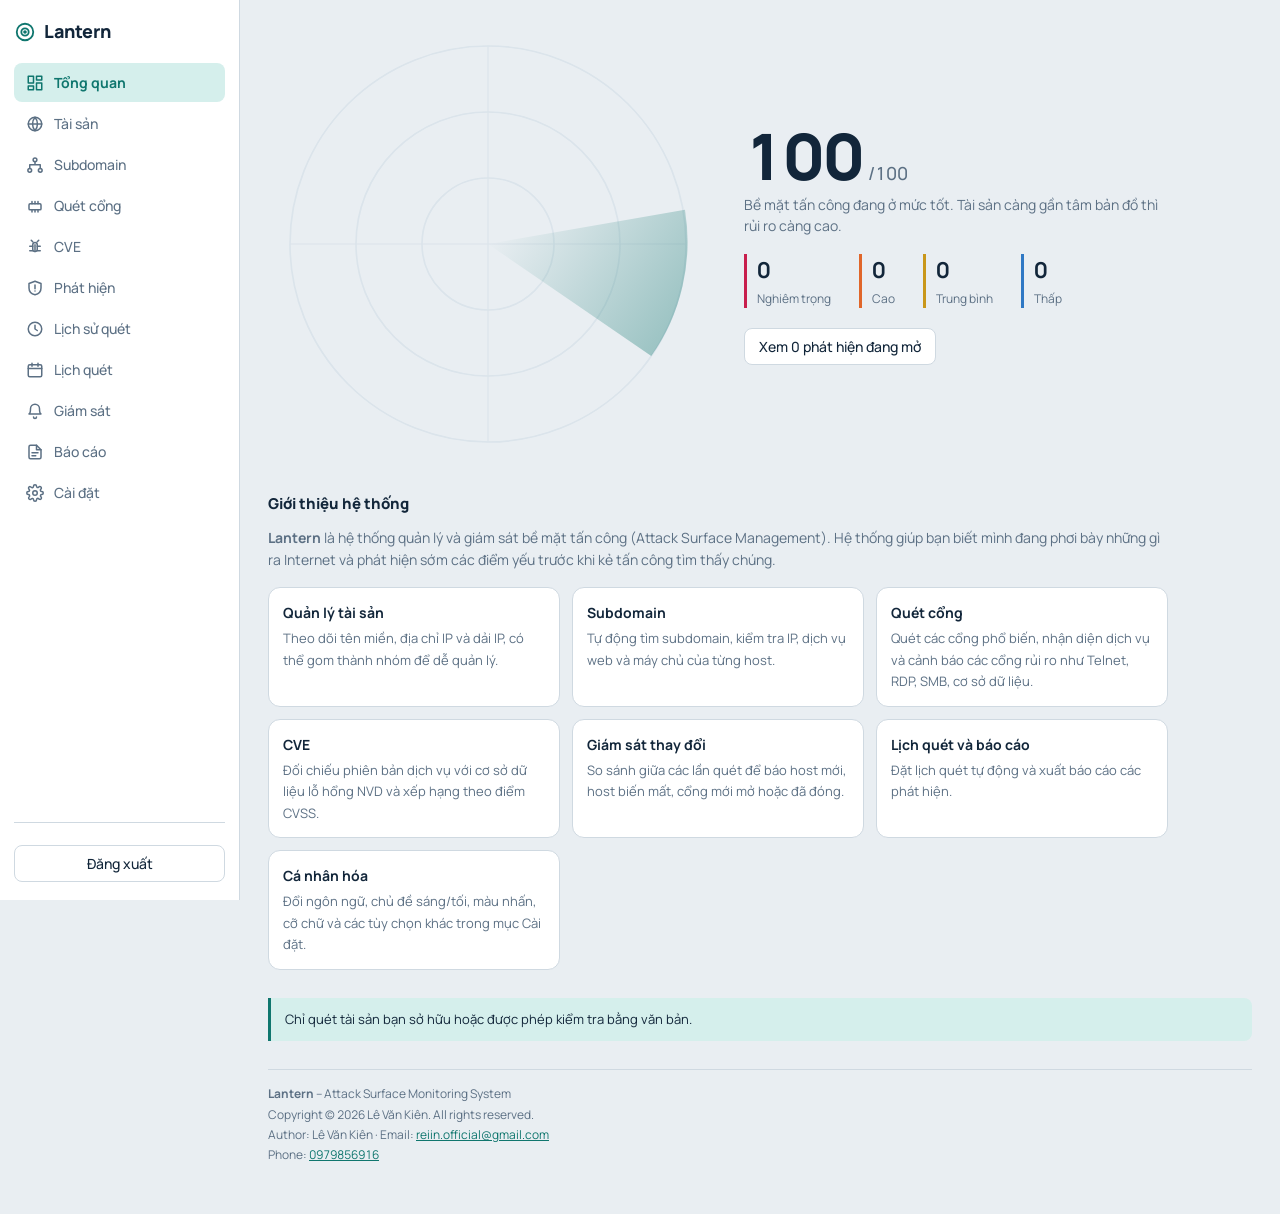
==== pages/index.html @ af8023de "Add files via upload" ====
<!DOCTYPE html>
<html lang="vi" data-translated>
<head>
<meta charset="utf-8">
<meta name="viewport" content="width=device-width, initial-scale=1, viewport-fit=cover">
<title>Lantern</title>
<link rel="icon" type="image/svg+xml" href="/static/favicon.svg?v=2">
<link rel="icon" type="image/png" sizes="32x32" href="/static/favicon-32.png?v=2">
<link rel="shortcut icon" href="/static/favicon.ico?v=2">
<link rel="apple-touch-icon" href="/static/apple-touch-icon.png?v=2">
<link rel="preconnect" href="https://fonts.googleapis.com">
<link href="https://fonts.googleapis.com/css2?family=Manrope:wght@400;500;700;800&display=swap" rel="stylesheet">
<script src="/static/prefs.js?v=3"></script>
<script src="/static/i18n.js?v=3"></script>
<style>
:root{--bg:#e9eef2;--panel:#fff;--ink:#12263a;--mute:#5c7084;--line:#cfd9e1;--acc:#0f766e;--accbg:#d5efec;--crit:#c81e4d;--high:#e0662a;--med:#c9971a;--low:#2f78c4;--ok:#1b8a5a;--ring:#dbe4eb;
box-sizing:border-box;padding-top:env(safe-area-inset-top,0px);padding-bottom:env(safe-area-inset-bottom,0px)}
@media (prefers-color-scheme:dark){:root:not([data-theme="light"]){--bg:#0e1a26;--panel:#152433;--ink:#e6eef5;--mute:#8ea3b5;--line:#2a3d4f;--acc:#3ccfc0;--accbg:#143a3a;--ring:#223648;--crit:#ff5c86;--high:#ff8b4d;--med:#e8b83c;--low:#5aa6f0;--ok:#43c98a}}
:root[data-theme="dark"]{--bg:#0e1a26;--panel:#152433;--ink:#e6eef5;--mute:#8ea3b5;--line:#2a3d4f;--acc:#3ccfc0;--accbg:#143a3a;--ring:#223648;--crit:#ff5c86;--high:#ff8b4d;--med:#e8b83c;--low:#5aa6f0;--ok:#43c98a}
*{box-sizing:border-box}html{scroll-padding-top:env(safe-area-inset-top,0px)}
input,select,textarea{color:var(--ink)}::placeholder{color:var(--mute);opacity:.8}
body{margin:0;background:var(--bg);color:var(--ink);font:var(--fs)/1.5 Manrope,system-ui,-apple-system,"Segoe UI",sans-serif;font-variant-numeric:tabular-nums}
button,input,select{font:inherit;color:inherit}
.app{display:grid;grid-template-columns:240px minmax(0,1fr);min-height:100vh}
aside.side{position:sticky;top:0;height:100vh;display:flex;flex-direction:column;padding:18px 14px;background:var(--panel);border-right:1px solid var(--line);overflow-y:auto}
.side-foot{border-top:1px solid var(--line);padding-top:12px;display:grid;gap:10px}
.side .who{flex-wrap:wrap;white-space:normal}
.logo{font-weight:800;font-size:calc(var(--fs)*1.2857);display:flex;align-items:center;gap:8px}
.logo svg{width:22px;height:22px}
.nav{display:flex;flex-direction:column;gap:2px;margin:18px 0;flex:1}
.nav button{position:relative;display:flex;align-items:center;gap:10px;border:0;background:none;padding:9px 12px;border-radius:8px;cursor:pointer;color:var(--mute);font-weight:500;text-align:left;width:100%}
.nav button svg{width:18px;height:18px;flex:none}
.nav button:hover{background:var(--ring)}
.nav button.on{background:var(--accbg);color:var(--acc);font-weight:700}
.dot{position:absolute;top:12px;right:12px;width:7px;height:7px;border-radius:99px;background:var(--crit)}
.nav button:focus-visible,.btn:focus-visible,.chip:focus-visible{outline:2px solid var(--acc);outline-offset:2px}
.btn{border:1px solid var(--line);background:var(--panel);padding:7px 14px;border-radius:8px;cursor:pointer;font-weight:500}
.btn:hover{border-color:var(--acc)}.btn.pri{background:var(--acc);border-color:var(--acc);color:#fff;font-weight:700}
:root[data-theme="dark"] .btn.pri{color:#06201d}
main{width:100%;max-width:1180px;margin:0 auto;padding:24px 28px 48px}
.hero{display:grid;grid-template-columns:minmax(300px,440px) 1fr;gap:36px;align-items:center;margin-bottom:28px}
.radar{width:100%;height:auto;display:block}
.radar .dot{cursor:pointer}.radar text{font:600 11px Manrope,system-ui,sans-serif;fill:var(--ink)}
.radar .rl{fill:var(--mute);font-weight:500;font-size:calc(var(--fs)*0.7143)}
.radar .ping{pointer-events:none}
.scanbar{display:flex;align-items:center;gap:12px;flex-wrap:wrap;margin:0 0 20px;padding:10px 14px;border:1px solid var(--line);border-left:3px solid var(--acc);border-radius:8px;background:var(--panel)}
.scanbar .stop{color:var(--crit)}.scanbar .stop:hover{color:var(--crit);border-color:var(--crit)}
.sv-stop{display:flex;align-items:center;gap:8px;justify-content:flex-end}.sv-stop .stop{color:var(--crit)}.sv-stop .stop:hover{color:var(--crit);border-color:var(--crit)}
.big{font-size:calc(var(--fs)*4.5714);font-weight:800;line-height:1;margin:0}
.big small{font-size:calc(var(--fs)*1.2857);font-weight:500;color:var(--mute)}
.verdict{margin:6px 0 18px;color:var(--mute);max-width:46ch}
.sevrow{display:flex;gap:28px;flex-wrap:wrap;margin-bottom:20px}
.sevrow div{border-left:3px solid var(--c);padding-left:10px}.sevrow b{display:block;font-size:calc(var(--fs)*1.5714)}.sevrow span{color:var(--mute);font-size:calc(var(--fs)*0.8571)}
.about{max-width:900px;margin:0 0 20px}.about p{color:var(--mute);line-height:1.6;margin:0 0 16px}
.feat{display:grid;grid-template-columns:repeat(auto-fit,minmax(240px,1fr));gap:12px}
.feat div{background:var(--panel);border:1px solid var(--line);border-radius:12px;padding:14px}
.feat b{display:block;margin-bottom:4px}.feat span{color:var(--mute);font-size:calc(var(--fs)*0.9286);line-height:1.5}
.copy{margin-top:28px;padding-top:14px;border-top:1px solid var(--line);color:var(--mute);font-size:calc(var(--fs)*0.8571);line-height:1.7}.copy a{color:var(--acc)}
.cols{display:grid;grid-template-columns:1fr 1fr;gap:36px}
h2{font-size:calc(var(--fs)*1.0714);margin:0 0 12px;font-weight:800;display:flex;justify-content:space-between;align-items:center;gap:8px}
.list{border-top:1px solid var(--line)}
.item{display:grid;grid-template-columns:1fr auto;gap:4px 12px;padding:11px 0;border-bottom:1px solid var(--line);align-items:center}
.item.click{cursor:pointer}.item.sel{background:linear-gradient(90deg,var(--accbg),transparent)}
.item small{color:var(--mute)}
.barw{grid-column:1/-1;height:4px;background:var(--ring);border-radius:9px;overflow:hidden}.barw i{display:block;height:100%;background:var(--c)}
.sv{font-weight:700;font-size:calc(var(--fs)*0.8571);color:var(--c)}
.chips{display:flex;gap:6px;flex-wrap:wrap;margin-bottom:12px;align-items:center}
.chip{border:1px solid var(--line);background:var(--panel);border-radius:99px;padding:4px 12px;cursor:pointer;font-size:calc(var(--fs)*0.8571)}
.chip.on{background:var(--ink);color:var(--bg);border-color:var(--ink)}
.chips label{margin-left:auto;font-size:calc(var(--fs)*0.8571);color:var(--mute);display:flex;gap:6px;align-items:center}
.wrap{overflow-x:auto}table{width:100%;border-collapse:collapse}
th{text-align:left;color:var(--mute);font-weight:500;font-size:calc(var(--fs)*0.8571);padding:8px 10px;border-bottom:1px solid var(--line)}
td{padding:10px;border-bottom:1px solid var(--line);vertical-align:top}
th.ck,td.ck{width:34px;padding-right:0}th.ck input,td.ck input{cursor:pointer;width:16px;height:16px;accent-color:var(--acc)}
.bulk{display:flex;gap:10px;align-items:center;padding:8px 12px;margin-bottom:10px;border:1px solid var(--acc);background:var(--accbg);border-radius:8px;position:sticky;top:0;z-index:2}
.bulk span{margin-right:auto}
tr.done td{opacity:.5;text-decoration:line-through}
form.add{display:flex;gap:8px;margin:14px 0;flex-wrap:wrap}
form.add input,form.add select{background:var(--panel);border:1px solid var(--line);padding:8px 10px;border-radius:8px;min-width:0}
form.add input{flex:1 1 220px}
.empty{color:var(--mute);padding:20px 0}
.note{margin-top:28px;padding:12px 14px;border-left:3px solid var(--acc);background:var(--accbg);border-radius:0 8px 8px 0;font-size:calc(var(--fs)*0.9286)}
.who{display:flex;align-items:center;gap:6px;font-size:calc(var(--fs)*0.9286);color:var(--mute);white-space:nowrap}.who b{color:var(--ink)}
.role{display:inline-block;padding:2px 10px;border-radius:99px;font-size:calc(var(--fs)*0.8571);font-weight:700;background:var(--ring);color:var(--ink)}
.role.admin{background:var(--accbg);color:var(--acc)}
.btn.sm{padding:4px 10px;font-size:calc(var(--fs)*0.8571)}.btn.danger{background:var(--crit);border-color:var(--crit);color:#fff;font-weight:700}
:root[data-theme="dark"] .btn.danger{color:#2a0610}
.btn:disabled{opacity:.45;cursor:not-allowed}.btn:disabled:hover{border-color:var(--line)}
dialog{border:1px solid var(--line);border-radius:12px;background:var(--panel);color:var(--ink);padding:22px;width:min(440px,calc(100% - 32px))}
dialog::backdrop{background:rgba(8,20,32,.55)}
dialog h3{margin:0 0 10px;font-size:calc(var(--fs)*1.2143)}dialog p{margin:0;color:var(--mute)}dialog p b{color:var(--ink)}
.fld{display:block;margin:0 0 12px;font-weight:700;font-size:calc(var(--fs)*0.9286)}
.fld input,.fld select{display:block;width:100%;margin-top:5px;background:var(--bg);border:1px solid var(--line);border-radius:8px;padding:9px 10px;font-weight:500}
.fld input:focus-visible,.fld select:focus-visible{outline:2px solid var(--acc);outline-offset:1px}
.fld small{display:block;color:var(--mute);font-weight:500;margin-top:4px}
.dlg-err{display:none;margin:0 0 12px;padding:9px 12px;border-left:3px solid var(--crit);background:color-mix(in srgb,var(--crit) 12%,var(--panel));border-radius:0 8px 8px 0;font-size:calc(var(--fs)*0.9286)}
.dlg-err.show{display:block}
.dlg-act{display:flex;gap:8px;justify-content:flex-end;margin-top:18px}
@media(max-width:820px){.hero,.cols{grid-template-columns:1fr}main{padding-left:16px;padding-right:16px}
.app{grid-template-columns:1fr}aside.side{position:static;height:auto;border-right:0;border-bottom:1px solid var(--line)}
.nav{flex-direction:row;flex-wrap:wrap;margin:12px 0}.nav button{width:auto}.item.asset{grid-template-columns:1fr auto}.item.asset .scanc{grid-column:1/-1;justify-content:flex-start}}

/* ---- quét tài sản: loading -> tick ---- */
.item.asset{grid-template-columns:1fr auto auto}
.scanc{display:flex;align-items:center;gap:8px;justify-content:flex-end;min-width:136px}
.scanc .stop{color:var(--crit)}.scanc .stop:hover{color:var(--crit);border-color:var(--crit)}
.scst{display:inline-flex;align-items:center;gap:8px;font-size:calc(var(--fs)*0.8571);font-weight:700;color:var(--acc);white-space:nowrap}
.spin{display:inline-block;width:16px;height:16px;border:2.5px solid var(--ring);border-top-color:var(--acc);border-radius:50%;animation:rot .8s linear infinite}
@keyframes rot{to{transform:rotate(360deg)}}
.tick{display:inline-grid;place-items:center;width:22px;height:22px;border-radius:50%;background:var(--ok);color:#fff;font-size:calc(var(--fs)*0.9286);font-weight:800;line-height:1}
.tick.bad{background:var(--crit)}
.btn.ghost{border-color:transparent;background:none;color:var(--mute)}.btn.ghost:hover{color:var(--acc);border-color:var(--line)}
.panelbox{max-width:480px;background:var(--panel);border:1px solid var(--line);border-radius:12px;padding:20px}
td select,td input[type=time]{background:var(--panel);border:1px solid var(--line);border-radius:8px;padding:6px 8px}
.tag{display:inline-block;margin-left:6px;padding:1px 8px;border-radius:99px;background:var(--accbg);color:var(--acc);font-size:calc(var(--fs)*0.7857);font-weight:700}

/* ---- nhóm tài sản ---- */
.grp{border:1px solid var(--line);border-radius:12px;background:var(--panel);margin:0 0 14px;overflow:hidden}
.grph{display:flex;align-items:center;gap:12px;flex-wrap:wrap;padding:12px 14px}
.grph small{color:var(--mute);flex:1 1 200px}
.gtitle{all:unset;cursor:pointer;display:inline-flex;align-items:center;gap:8px;font-size:calc(var(--fs)*1.0714)}
.gtitle:focus-visible{outline:2px solid var(--acc);outline-offset:3px;border-radius:6px}
.chev{display:inline-block;width:14px;color:var(--mute)}
.gl{border-top:1px solid var(--line);padding:0 14px 0 28px}.gl .item:last-child{border-bottom:0}
.qd{display:inline-block;width:12px;height:12px;border:2px solid var(--mute);border-radius:50%}
.scst.wait{color:var(--mute)}
form.add textarea{flex:1 1 100%;background:var(--panel);border:1px solid var(--line);padding:8px 10px;border-radius:8px;font:inherit;resize:vertical;min-height:70px}
.lone-h{margin:18px 0 6px;font-size:calc(var(--fs)*0.9286);color:var(--mute);font-weight:700}
.sum{color:var(--mute);margin:-6px 0 12px;font-size:calc(var(--fs)*0.9286);max-width:900px}
.srch{background:var(--panel);border:1px solid var(--line);padding:6px 10px;border-radius:8px;min-width:220px;font:inherit;color:inherit}
.tg{display:inline-block;padding:1px 8px;border-radius:99px;font-size:calc(var(--fs)*0.7857);font-weight:700;color:var(--c);border:1px solid var(--c)}
.lnk{all:unset;cursor:pointer;color:var(--acc);font-weight:600}.lnk:hover{text-decoration:underline}.lnk:focus-visible{outline:2px solid var(--acc);outline-offset:2px;border-radius:4px}
tr.gone td{opacity:.55}

/* ---- cài đặt người dùng: biến theo data-* do static/prefs.js đặt trên <html> ---- */
:root{--fs:14px}
:root[data-fs="sm"]{--fs:13px}:root[data-fs="lg"]{--fs:16px}
:root[data-theme="light"]{color-scheme:light}:root[data-theme="dark"]{color-scheme:dark}
:root[data-accent="blue"]{--acc:#2563eb;--accbg:#dbe6fd}
:root[data-accent="violet"]{--acc:#7c3aed;--accbg:#e8defc}
:root[data-accent="orange"]{--acc:#c2410c;--accbg:#fde5d4}
:root[data-accent="rose"]{--acc:#be123c;--accbg:#fcdbe4}
:root[data-theme="dark"][data-accent="blue"]{--acc:#6aa5ff;--accbg:#16294d}
:root[data-theme="dark"][data-accent="violet"]{--acc:#a78bfa;--accbg:#2a2150}
:root[data-theme="dark"][data-accent="orange"]{--acc:#fb923c;--accbg:#46260f}
:root[data-theme="dark"][data-accent="rose"]{--acc:#fb7185;--accbg:#4a1626}
:root[data-density="compact"] td{padding:6px 10px}
:root[data-density="compact"] th{padding:5px 10px}
:root[data-density="compact"] .item{padding:6px 0}
:root[data-density="compact"] .nav button{padding:6px 12px}
:root[data-density="compact"] .grph{padding:8px 14px}
:root[data-density="compact"] main{padding-top:16px}
:root[data-motion="reduce"] .spin{animation-duration:2.4s}
:root[data-motion="reduce"] .sw .knob,:root[data-motion="reduce"] .sw .knob::after{transition:none}

/* ---- trang Cài đặt ---- */
.sgrid{display:grid;gap:16px;max-width:860px}
.scard{background:var(--panel);border:1px solid var(--line);border-radius:12px;padding:6px 18px 2px}
.scard h3{margin:12px 0 4px;font-size:calc(var(--fs)*1.0714)}
.srow{display:flex;justify-content:space-between;align-items:center;gap:20px;padding:14px 0;border-top:1px solid var(--line)}
.scard h3+.srow{border-top:0}
.sl{min-width:0;flex:1 1 260px}.sl b{display:block}
.sl small{display:block;color:var(--mute);margin-top:2px;max-width:56ch;line-height:1.45}
.sctl{flex:none;display:flex;align-items:center}
.seg{display:inline-flex;border:1px solid var(--line);border-radius:8px;overflow:hidden;background:var(--bg)}
.seg button{border:0;background:none;padding:7px 14px;cursor:pointer;color:var(--mute);font-weight:600}
.seg button+button{border-left:1px solid var(--line)}
.seg button.on{background:var(--accbg);color:var(--acc);font-weight:800}
.seg button:hover:not(.on){background:var(--ring)}
.seg button:focus-visible,.tcard:focus-visible,.swatch:focus-visible{outline:2px solid var(--acc);outline-offset:2px}
.sctl select{background:var(--bg);border:1px solid var(--line);border-radius:8px;padding:7px 10px;min-width:150px}
.sctl select:focus-visible{outline:2px solid var(--acc);outline-offset:1px}
.tcards{display:flex;gap:10px}
.tcard{display:grid;gap:6px;justify-items:center;border:2px solid var(--line);border-radius:10px;background:var(--panel);padding:8px;cursor:pointer;font-weight:600;width:96px}
.tcard.on{border-color:var(--acc);color:var(--acc)}
.tprev{display:block;width:100%;height:46px;border-radius:6px;border:1px solid var(--line)}
.tprev.light{background:linear-gradient(#fff,#fff) 0 0/100% 28% no-repeat,#e9eef2}
.tprev.dark{background:linear-gradient(#152433,#152433) 0 0/100% 28% no-repeat,#0e1a26}
.tprev.system{background:linear-gradient(105deg,#e9eef2 50%,#0e1a26 50%)}
.swatches{display:flex;gap:10px}
.swatch{width:28px;height:28px;border-radius:50%;border:2px solid var(--panel);background:var(--sw);cursor:pointer;box-shadow:0 0 0 1px var(--line);display:grid;place-items:center;color:#fff;font-size:14px;font-weight:800;padding:0}
.swatch.on{box-shadow:0 0 0 2px var(--ink)}.swatch.on::after{content:'\2713'}
.sw{position:relative;display:inline-block;width:44px;height:24px}
.sw input{position:absolute;inset:0;width:100%;height:100%;opacity:0;margin:0;cursor:pointer;z-index:1}
.sw .knob{position:absolute;inset:0;border-radius:99px;background:var(--mute);opacity:.55;transition:background .15s,opacity .15s}
.sw .knob::after{content:'';position:absolute;top:3px;left:3px;width:18px;height:18px;border-radius:50%;background:#fff;transition:transform .15s}
.sw input:checked+.knob{background:var(--acc);opacity:1}
.sw input:checked+.knob::after{transform:translateX(20px)}
.sw input:focus-visible+.knob{outline:2px solid var(--acc);outline-offset:2px}
.sfoot{display:flex;align-items:center;justify-content:space-between;gap:12px;flex-wrap:wrap;max-width:860px;margin-top:16px}
.saved{color:var(--mute);font-size:calc(var(--fs)*.857)}
@media(max-width:820px){.srow{flex-wrap:wrap}.sctl{flex:1 1 100%}.tcards{flex-wrap:wrap}}
</style>
</head>
<body>
<div class="app">
<aside class="side">
 <button class="logo" data-v="ov" style="all:unset;cursor:pointer;display:flex;align-items:center;gap:8px;font-weight:800;font-size:calc(var(--fs)*1.2857)"><svg viewBox="0 0 24 24" fill="none" stroke="var(--acc)" stroke-width="2"><circle cx="12" cy="12" r="9"/><circle cx="12" cy="12" r="4"/><circle cx="12" cy="12" r="1" fill="var(--acc)"/></svg>Lantern</button>
 <nav class="nav" data-i18n-aria="nav.aria" aria-label="Chức năng">
  <button data-v="ov" class="on"><svg viewBox="0 0 24 24" fill="none" stroke="currentColor" stroke-width="2" stroke-linecap="round" stroke-linejoin="round" aria-hidden="true"><rect x="3" y="3" width="7" height="9"/><rect x="14" y="3" width="7" height="5"/><rect x="14" y="12" width="7" height="9"/><rect x="3" y="16" width="7" height="5"/></svg><span data-i18n="nav.ov">Tổng quan</span></button>
  <button data-v="as"><svg viewBox="0 0 24 24" fill="none" stroke="currentColor" stroke-width="2" stroke-linecap="round" stroke-linejoin="round" aria-hidden="true"><circle cx="12" cy="12" r="9"/><path d="M3 12h18M12 3a14 14 0 0 1 0 18M12 3a14 14 0 0 0 0 18"/></svg><span data-i18n="nav.as">Tài sản</span></button>
  <button data-v="sb"><svg viewBox="0 0 24 24" fill="none" stroke="currentColor" stroke-width="2" stroke-linecap="round" stroke-linejoin="round" aria-hidden="true"><circle cx="12" cy="5" r="2.5"/><circle cx="5" cy="19" r="2.5"/><circle cx="19" cy="19" r="2.5"/><path d="M12 7.5v4M12 11.5H5v5M12 11.5h7v5"/></svg><span data-i18n="nav.sb">Subdomain</span></button>
  <button data-v="po"><svg viewBox="0 0 24 24" fill="none" stroke="currentColor" stroke-width="2" stroke-linecap="round" stroke-linejoin="round" aria-hidden="true"><rect x="4" y="9" width="16" height="8" rx="1.5"/><path d="M8 17v3M12 17v3M16 17v3M8 9V6M12 9V6M16 9V6"/></svg><span data-i18n="nav.po">Quét cổng</span></button>
  <button data-v="cv"><svg viewBox="0 0 24 24" fill="none" stroke="currentColor" stroke-width="2" stroke-linecap="round" stroke-linejoin="round" aria-hidden="true"><path d="M9 9a3 3 0 0 1 6 0v6a3 3 0 0 1-6 0z"/><path d="M12 9v9M5 11h4M15 11h4M5 17h4M15 17h4M9 5L7 3M15 5l2-2"/></svg><span data-i18n="nav.cv">CVE</span></button>
  <button data-v="fi"><svg viewBox="0 0 24 24" fill="none" stroke="currentColor" stroke-width="2" stroke-linecap="round" stroke-linejoin="round" aria-hidden="true"><path d="M12 3l8 3v6c0 5-3.5 8-8 9-4.5-1-8-4-8-9V6z"/><path d="M12 8v5M12 16v.01"/></svg><span data-i18n="nav.fi">Phát hiện</span></button>
  <button data-v="sc"><svg viewBox="0 0 24 24" fill="none" stroke="currentColor" stroke-width="2" stroke-linecap="round" stroke-linejoin="round" aria-hidden="true"><circle cx="12" cy="12" r="9"/><path d="M12 7v5l3 2"/></svg><span data-i18n="nav.sc">Lịch sử quét</span></button>
  <button data-v="sk"><svg viewBox="0 0 24 24" fill="none" stroke="currentColor" stroke-width="2" stroke-linecap="round" stroke-linejoin="round" aria-hidden="true"><rect x="3" y="5" width="18" height="16" rx="2"/><path d="M3 10h18M8 3v4M16 3v4"/></svg><span data-i18n="nav.sk">Lịch quét</span></button>
  <button data-v="ev"><svg viewBox="0 0 24 24" fill="none" stroke="currentColor" stroke-width="2" stroke-linecap="round" stroke-linejoin="round" aria-hidden="true"><path d="M6 9a6 6 0 0 1 12 0c0 6 2 7 2 7H4s2-1 2-7"/><path d="M10 20a2 2 0 0 0 4 0"/></svg><span data-i18n="nav.ev">Giám sát</span><i id="evdot" class="dot" hidden></i></button>
  <button data-v="rp"><svg viewBox="0 0 24 24" fill="none" stroke="currentColor" stroke-width="2" stroke-linecap="round" stroke-linejoin="round" aria-hidden="true"><path d="M14 3H6a2 2 0 0 0-2 2v14a2 2 0 0 0 2 2h12a2 2 0 0 0 2-2V9z"/><path d="M14 3v6h6M8 13h8M8 17h5"/></svg><span data-i18n="nav.rp">Báo cáo</span></button>
  <button data-v="st"><svg viewBox="0 0 24 24" fill="none" stroke="currentColor" stroke-width="2" stroke-linecap="round" stroke-linejoin="round" aria-hidden="true"><circle cx="12" cy="12" r="3"/><path d="M19.4 15a1.7 1.7 0 0 0 .3 1.8l.1.1a2 2 0 1 1-2.8 2.8l-.1-.1a1.7 1.7 0 0 0-1.8-.3 1.7 1.7 0 0 0-1 1.5V21a2 2 0 1 1-4 0v-.1a1.7 1.7 0 0 0-1.1-1.5 1.7 1.7 0 0 0-1.8.3l-.1.1a2 2 0 1 1-2.8-2.8l.1-.1a1.7 1.7 0 0 0 .3-1.8 1.7 1.7 0 0 0-1.5-1H3a2 2 0 1 1 0-4h.1a1.7 1.7 0 0 0 1.5-1.1 1.7 1.7 0 0 0-.3-1.8l-.1-.1a2 2 0 1 1 2.8-2.8l.1.1a1.7 1.7 0 0 0 1.8.3H9a1.7 1.7 0 0 0 1-1.5V3a2 2 0 1 1 4 0v.1a1.7 1.7 0 0 0 1 1.5 1.7 1.7 0 0 0 1.8-.3l.1-.1a2 2 0 1 1 2.8 2.8l-.1.1a1.7 1.7 0 0 0-.3 1.8V9a1.7 1.7 0 0 0 1.5 1H21a2 2 0 1 1 0 4h-.1a1.7 1.7 0 0 0-1.5 1z"/></svg><span data-i18n="nav.st">Cài đặt</span></button>
 </nav>
 <div class="side-foot"><span id="who" class="who"></span><button class="btn" id="reset" data-i18n="logout">Đăng xuất</button></div>
</aside>
<main id="m"></main>
</div>
<dialog id="ud" aria-labelledby="udt">
 <form id="uf" novalidate>
  <h3 id="udt">Thêm tài khoản</h3>
  <div class="dlg-err" id="uerr" role="alert"></div>
  <label class="fld"><span data-i18n="u.username">Tên đăng nhập</span><input name="username" autocomplete="off" autocapitalize="none" spellcheck="false" maxlength="30" required><small data-i18n="u.usernameHint">3–30 ký tự: chữ cái, số, dấu _ hoặc .</small></label>
  <label class="fld"><span data-i18n="u.name">Họ tên</span><input name="name" autocomplete="off" maxlength="80" required></label>
  <label class="fld"><span data-i18n="u.email">Email</span><input name="email" type="email" autocomplete="off" maxlength="254" required></label>
  <label class="fld"><span data-i18n="u.role">Role</span><select name="role"><option value="user">user</option><option value="admin">admin</option></select></label>
  <label class="fld"><span id="pwl">Mật khẩu</span><input name="password" type="password" autocomplete="new-password" maxlength="128"><small id="pwh">Tối thiểu 8 ký tự.</small></label>
  <div class="dlg-act"><button type="button" class="btn" data-u="cancel" data-i18n="cancel">Hủy</button><button class="btn pri" id="usave" data-i18n="save">Lưu</button></div>
 </form>
</dialog>
<dialog id="cd" role="alertdialog" aria-labelledby="cdt" aria-describedby="cdd">
 <h3 id="cdt" data-i18n="u.delTitle">Bạn có chắc muốn xóa tài khoản này không?</h3>
 <p id="cdd"></p>
 <div class="dlg-err" id="cerr" role="alert" style="margin-top:12px"></div>
 <div class="dlg-act"><button type="button" class="btn" data-u="cancel" data-i18n="cancel">Hủy</button><button type="button" class="btn danger" id="cdok" data-i18n="u.delBtn">Xóa tài khoản</button></div>
</dialog>
<script>
const W={critical:10,high:5,medium:2,low:.5},COL={critical:'var(--crit)',high:'var(--high)',medium:'var(--med)',low:'var(--low)'};
/* nhãn tự dịch theo ngôn ngữ đang chọn (getter gọi t() mỗi lần đọc) */
const lazy=(pref,keys)=>{const o={};keys.forEach(k=>Object.defineProperty(o,k,{enumerable:true,get:()=>t(pref+k)}));return o};
const NAME=lazy('sev.',['critical','high','medium','low']),KIND=lazy('kind.',['domain','ip','cidr']),ST=lazy('st.',['queued','running','done','failed','cancelled']);
const EKC={new_host:'var(--acc)',host_gone:'var(--mute)',new_port:'var(--high)',port_closed:'var(--mute)'};
const esc=s=>String(s).replace(/[&<>"']/g,c=>({'&':'&amp;','<':'&lt;','>':'&gt;','"':'&quot;',"'":'&#39;'}[c]));
const loc=()=>LP.get('lang')==='en'?'en-GB':'vi-VN';
const dopt=o=>{const h=LP.get('timeFormat');if(h!=='auto')o.hour12=h==='12';return o};
const fmtFull=ts=>new Date(ts).toLocaleString(loc(),dopt({weekday:'short',day:'2-digit',month:'2-digit',hour:'2-digit',minute:'2-digit'}));
const fmt=ts=>new Date(ts).toLocaleString(loc(),dopt({day:'2-digit',month:'2-digit',hour:'2-digit',minute:'2-digit'}));
const ask=m=>!LP.get('confirmActions')||confirm(m);
const GC=new Set();
let S={assets:[],findings:[],scans:[],sched:[],events:[],groups:[],hosts:[],ports:[]},view=LP.get('startPage'),sel=null,flt='all',showDone=LP.get('showClosed'),scanning=false,pt=null;
let hostF='',showGone=false,showClosed=false,riskyOnly=false;const Q={sb:'',po:'',cv:'',fi:''};
const FS=new Set(),HS=new Set(),PS=new Set();   /* HS: subdomain đã chọn, PS: cổng đã chọn (theo id) */
const RP={a:'',f:'html',c:false},IVS=[1,6,12,24,168];
async function api(path,opt={}){
 const r=await fetch('/api'+path,Object.assign({},opt,{credentials:'same-origin',headers:{'Content-Type':'application/json'}}));
 if(r.status===401){location.replace('/login');throw new Error('Sai API key')}
 if(!r.ok){let m=t('err.generic',{n:r.status});try{const j=await r.json();m=typeof j.detail==='string'?j.detail:m}catch(e){}throw new Error(m)}
 return r.status===204?null:r.json()}
async function logout(){try{await fetch('/api/auth/logout',{method:'POST',credentials:'same-origin'})}catch(e){}location.replace('/login')}
let ME=null,U=null;
const ADMIN_ICON='<svg viewBox="0 0 24 24" fill="none" stroke="currentColor" stroke-width="2" stroke-linecap="round" stroke-linejoin="round" aria-hidden="true"><circle cx="9" cy="8" r="3.5"/><path d="M2.5 20c0-3.5 3-6 6.5-6s6.5 2.5 6.5 6"/><path d="M16 4.5a3.5 3.5 0 0 1 0 7M21.5 20c0-2.8-1.7-4.8-4-5.6"/></svg>';
function applyStatic(){
 document.title=t('app.title');
 document.querySelectorAll('[data-i18n]').forEach(e=>{e.textContent=t(e.dataset.i18n)});
 document.querySelectorAll('[data-i18n-aria]').forEach(e=>e.setAttribute('aria-label',t(e.dataset.i18nAria)))}
function renderWho(){const w=document.getElementById('who');
 w.innerHTML=t('who',{u:`<b>${esc(ME.username)}</b>`,r:`<span class="role ${esc(ME.role)}">${esc(ME.role)}</span>`});w.title=ME.name+' <'+ME.email+'>';
 const nav=document.querySelector('.nav');let b=nav.querySelector('[data-v="ad"]');
 if(ME.role==='admin'&&!b){b=document.createElement('button');b.dataset.v='ad';b.innerHTML=ADMIN_ICON+'<span data-i18n="nav.ad"></span>';nav.insertBefore(b,nav.querySelector('[data-v="st"]'))}
 applyStatic()}
async function loadMe(){try{const r=await fetch('/api/auth/me',{credentials:'same-origin'});if(r.ok){ME=await r.json();renderWho();render()}}catch(e){}}
applyStatic();loadMe();
const typing=()=>{const e=document.activeElement;return !!(e&&e.closest&&e.closest('main')&&/^(INPUT|SELECT|TEXTAREA)$/.test(e.tagName))};
function updDot(){const seen=+sessionStorage.getItem('lantern-ev-seen')||0,un=S.events.filter(e=>e.t>seen).length,d=document.getElementById('evdot');if(d)d.hidden=!un||!LP.get('evBadge')}
function sched(){clearTimeout(pt);const d=scanning?2500:LP.get('refresh')*1000;if(d)pt=setTimeout(()=>refresh(true),d)}
async function refresh(auto){
 try{const [a,f,s,ev,sk,gr,hs,po]=await Promise.all([api('/assets'),api('/findings'),api('/scans'),api('/events'),api('/schedules'),api('/groups'),api('/subdomains'),api('/ports')]);
  S={hosts:hs,ports:po,groups:gr,assets:a,findings:f,events:ev,sched:sk,scans:s.map(x=>({id:x.id,aid:x.aid,target:x.target,t:x.t,st:x.status,notes:x.notes,src:x.src}))};
  updDot();
  scanning=a.some(x=>x.ss==='running'||x.ss==='queued')}catch(e){if(e.message!=='Sai API key'&&!auto)alert(e.message)}
 if(!(auto&&typing()))render();
 sched()}
const open=()=>S.findings.filter(f=>f.open);
const risk=a=>open().filter(f=>f.aid===a.id).reduce((s,f)=>s+W[f.sev],0);
const cnt=()=>{const c={critical:0,high:0,medium:0,low:0};open().forEach(f=>c[f.sev]++);return c};
const score=()=>Math.max(0,Math.round(100-open().reduce((s,f)=>s+W[f.sev],0)*1.2));
const aname=id=>(S.assets.find(a=>a.id===id)||{name:t('asset.deleted')}).name;
/* Tiêu đề phát hiện do server sinh bằng tiếng Việt; khi chọn English thì dựng lại theo khóa phát hiện */
function ftitle(f){if(LP.get('lang')!=='en')return f.title;
 const k=f.key||'',h=f.host,T=f.title,m=x=>(T.match(x)||[]);
 if(k.startsWith('cve:'))return T.replace(' cổng ',' port ').replace(', khớp theo phiên bản, cần xác nhận',', matched by version, needs verification');
 if(k.startsWith('port:')){const r=m(/Cổng (\d+) \((.+?)\) mở ra internet/);if(r[1])return `Port ${r[1]} (${r[2]}) exposed to the internet (${h})`}
 const tail=T.includes(': ')?T.slice(T.indexOf(': ')+2).replace(/ \([^()]*\)$/,''):'';
 const M={'no-https':'No HTTPS support','tls-expired':'TLS certificate has expired','tls-mismatch':'TLS certificate does not match the domain','tls-cert':'Invalid or self-signed TLS certificate','hsts':'Missing HSTS header','csp':'Missing Content-Security-Policy','xfo':'Missing clickjacking protection'};
 if(M[k])return `${M[k]} (${h})`;
 if(k==='tls-expiring'){const d=m(/còn (\d+) ngày/)[1];return `TLS certificate expires in ${d} days (${h})`}
 if(k==='tls-legacy')return `Outdated protocols supported: ${tail} (${h})`;
 if(k==='server-ver')return `Server version disclosed: ${tail} (${h})`;
 return T}
function worst(a){const o=open().filter(f=>f.aid===a.id);for(const s of ['critical','high','medium','low'])if(o.some(f=>f.sev===s))return s;return null}
/* Radar: tia quét quay chậm (RADAR_MS ms / vòng); mỗi mục tiêu (tên miền/IP) chỉ hiện ra, kèm tên, khi tia quét đi qua nó */
const RADAR_MS=12000,RD={t0:performance.now(),v:null};
function radar(){
 const still=false;   /* radar luôn quét (như bản cũ), không phụ thuộc chế độ giảm chuyển động */
 const dots=S.assets.map((a,i)=>{const r=risk(a),rad=170-Math.min(r/30,1)*140,an=i*2.4+.6,x=200+rad*Math.cos(an),y=200+rad*Math.sin(an),w=worst(a),c=w?COL[w]:'var(--ok)',on=a.id===sel;
  const deg=((an*180/Math.PI)%360+360)%360,right=x<250;
  return `<g class="dot" data-a="${a.id}" data-ang="${deg.toFixed(1)}" ${on?'data-sel="1" ':''}style="opacity:${still?1:0};${still?'':'pointer-events:none'}" tabindex="0" role="button" aria-label="${esc(a.name)}"><circle class="ping" cx="${x}" cy="${y}" r="7" fill="none" stroke="${c}" stroke-width="2" opacity="0"/><circle cx="${x}" cy="${y}" r="${on?11:7}" fill="${c}" stroke="var(--panel)" stroke-width="2.5"/><text x="${x+(right?14:-14)}" y="${y+4}" text-anchor="${right?'start':'end'}">${esc(a.name.length>16?a.name.slice(0,15)+'…':a.name)}</text></g>`}).join('');
 return `<svg class="radar" viewBox="0 0 400 400" role="img" aria-label="${t('radar.aria')}"><defs><linearGradient id="g" x1="0" y1="0" x2="1" y2="0"><stop offset="0" stop-color="var(--acc)" stop-opacity="0"/><stop offset="1" stop-color="var(--acc)" stop-opacity=".35"/></linearGradient></defs>
 ${[180,120,60].map(r=>`<circle cx="200" cy="200" r="${r}" fill="none" stroke="var(--ring)" stroke-width="1.5"/>`).join('')}
 <line x1="20" y1="200" x2="380" y2="200" stroke="var(--ring)"/><line x1="200" y1="20" x2="200" y2="380" stroke="var(--ring)"/>
 ${still?'':'<path id="sweep" d="M200 200 L380 200 A180 180 0 0 0 330 73 Z" fill="url(#g)"/>'}${dots}</svg>`}
function radarTick(now){
 const svg=view==='ov'&&document.querySelector('#m svg.radar');if(!svg)return;
 const tot=Math.max(0,now-RD.t0)/RADAR_MS*360,ang=tot%360,sw=svg.querySelector('#sweep');
 if(sw)sw.setAttribute('transform','rotate('+ang.toFixed(2)+' 200 200)');
 svg.querySelectorAll('g.dot').forEach(g=>{const a=+g.dataset.ang,ping=g.firstElementChild;
  if(tot<a){g.style.opacity=0;g.style.pointerEvents='none';return}      /* tia quét chưa tới: chưa hiện */
  const since=(tot-a)%360,ms=since/360*RADAR_MS;                          /* góc/thời gian kể từ lần tia quét đi qua gần nhất */
  g.style.pointerEvents='auto';
  g.style.opacity=Math.max(.35+.65*Math.exp(-since/110),(g.dataset.sel?0.9:0)).toFixed(3);   /* vừa quét qua thì sáng rực, rồi mờ dần tới lần quét sau */
  if(ping){if(ms<900){ping.setAttribute('r',(7+ms/900*18).toFixed(1));ping.setAttribute('opacity',((1-ms/900)*.85).toFixed(2))}else ping.setAttribute('opacity',0)}})}
(function loop(t){radarTick(t);requestAnimationFrame(loop)})(performance.now());
function scanBar(){const run=S.assets.filter(a=>a.ss==='running').length,wait=S.assets.filter(a=>a.ss==='queued').length;
 if(!run&&!wait)return '';
 return `<div class="scanbar" role="status"><span class="scst"><i class="spin"></i>${t('ov.scanning',{n:run+wait})}${wait?t('ov.scanWait',{w:wait}):''}</span><button class="btn sm ghost stop" data-stopall>${t('scan.stopAll')}</button></div>`}
function scanCell(a){
 if(a.ss==='queued')return `<span class="scst wait" role="status"><i class="qd"></i>${t('scan.wait')}</span><button class="btn sm ghost stop" data-stop="${a.id}">${t('scan.stop')}</button>`;
 if(a.ss==='running')return `<span class="scst" role="status"><i class="spin"></i>${t('scan.running')}</span><button class="btn sm ghost stop" data-stop="${a.id}">${t('scan.stop')}</button>`;
 if(a.ss==='done')return `<span class="tick" title="${esc(a.sf?t('scan.finishedAt',{t:fmt(a.sf)}):t('scan.finished'))}" aria-label="${t('scan.finishedAria')}">✓</span><button class="btn sm ghost" data-scan="${a.id}">${t('scan.again')}</button>`;
 if(a.ss==='failed')return `<span class="tick bad" title="${t('scan.lastFailed')}" aria-label="${t('scan.failedAria')}">!</span><button class="btn sm" data-scan="${a.id}">${t('scan.retry')}</button>`;
 return `<button class="btn pri sm" data-scan="${a.id}">${t('scan.go')}</button>`}
const fin=a=>a.ss==='done'||a.ss==='failed';
function gcell(g,items){const n=items.length,d=items.filter(fin).length,bad=items.some(a=>a.ss==='failed');
 if(items.some(a=>a.ss==='running'||a.ss==='queued'))return `<span class="scst" role="status"><i class="spin"></i>${t('group.progress',{d,n})}</span><button class="btn sm ghost stop" data-gstop="${g.id}">${t('scan.stop')}</button>`;
 if(d===n&&!bad)return `<span class="tick" title="${t('group.done')}" aria-label="${t('group.done')}">✓</span><button class="btn sm ghost" data-gscan="${g.id}">${t('group.again')}</button>`;
 if(d===n)return `<span class="tick bad" title="${t('group.failed')}" aria-label="${t('group.failed')}">!</span><button class="btn sm" data-gscan="${g.id}">${t('group.again')}</button>`;
 return `<button class="btn pri sm" data-gscan="${g.id}">${t('group.scan')}</button>`}
function assetRow(a,mx){const r=risk(a),w=worst(a),c=w?COL[w]:a.ss&&a.ss!=='cancelled'?'var(--ok)':'var(--mute)';return `<div class="item asset click ${a.id===sel?'sel':''}" data-a="${a.id}" style="--c:${c}"><div><b>${esc(a.name)}</b><br><small>${t('asset.meta',{k:KIND[a.kind]||a.kind,t:fmt(a.t)})}</small></div><div style="text-align:right"><span class="sv">${w?NAME[w]:a.ss&&a.ss!=='cancelled'?t('common.clean'):t('asset.notScanned')}</span><br><small>${t('asset.open',{n:open().filter(f=>f.aid===a.id).length})}</small></div><div class="scanc">${scanCell(a)}</div><div class="barw"><i style="width:${r?Math.max(6,r/mx*100):0}%"></i></div></div>`}
function groupBlock(g,items,mx){const col=GC.has(g.id),op=items.reduce((s,a)=>s+open().filter(f=>f.aid===a.id).length,0),d=items.filter(fin).length;
 let w=null;for(const sv of ['critical','high','medium','low'])if(items.some(a=>worst(a)===sv)){w=sv;break}
 return `<div class="grp"><div class="grph"><button class="gtitle" data-gt="${g.id}" aria-expanded="${!col}"><span class="chev">${col?'▸':'▾'}</span><b>${esc(g.name)}</b></button><small>${t('group.meta',{n:items.length,d,op})}${w?t('group.top',{s:NAME[w]}):''}</small><div class="scanc">${gcell(g,items)}</div><button class="btn sm ghost" data-gdel="${g.id}" title="${t('group.removeTip')}">${t('group.remove')}</button></div>${col?'':`<div class="list gl">${items.map(a=>assetRow(a,mx)).join('')}</div>`}</div>`}
function assetList(){const mx=Math.max(1,...S.assets.map(risk)),gs=S.groups.map(g=>[g,S.assets.filter(a=>a.gid===g.id)]).filter(x=>x[1].length),ids=new Set(gs.map(x=>x[0].id)),lone=S.assets.filter(a=>!ids.has(a.gid));
 if(!S.assets.length)return `<div class="list"><div class="empty">${t('asset.empty')}</div></div>`;
 return gs.map(([g,it])=>groupBlock(g,it,mx)).join('')+(lone.length?(gs.length?`<div class="lone-h">${t('asset.lone')}</div>`:'')+`<div class="list">${lone.map(a=>assetRow(a,mx)).join('')}</div>`:'')}
function addForm(){return `<form class="add" id="addf"><textarea name="n" rows="3" placeholder="${esc(t('add.ph'))}" maxlength="20000" required aria-label="${t('add.aria')}"></textarea><input name="g" placeholder="${esc(t('add.group'))}" maxlength="60" aria-label="${t('add.groupAria')}"><label style="display:flex;gap:6px;align-items:center;font-size:calc(var(--fs)*0.8571);color:var(--mute)"><input type="checkbox" name="ok" style="flex:none"> ${t('add.ok')}</label><button class="btn pri">${t('add.btn')}</button></form>`}
function fList(){return S.findings.filter(f=>(showDone||f.open)&&(flt==='all'||f.sev===flt)&&(!sel||f.aid===sel)&&(!hostF||f.host===hostF))}
function ftable(){let l=fList();
 const o=['critical','high','medium','low'];l.sort((a,b)=>o.indexOf(a.sev)-o.indexOf(b.sev)||b.t-a.t);
 pruneFS();
 const vis=l.filter(f=>f.open),nv=vis.filter(f=>FS.has(f.id)).length,all=vis.length>0&&nv===vis.length;
 const chips=['all',...o].map(s=>`<button class="chip ${flt===s?'on':''}" data-f="${s}">${s==='all'?t('common.all'):NAME[s]}</button>`).join('');
 const bar=bulkBar();
 return `<div class="chips">${chips}${searchBox(t('q.findings'))}${assetChip()}${hostChip()}<label><input type="checkbox" id="sd" ${showDone?'checked':''}> ${t('fi.showDone')}</label></div>${bar}
 <div class="wrap"><table><tr><th class="ck"><input type="checkbox" id="fsa" ${all?'checked':''} ${vis.length?'':'disabled'} aria-label="${t('fi.selAllAria')}" title="${t('common.selAll')}"></th><th>${t('fi.sev')}</th><th>${t('fi.finding')}</th><th>${t('fi.asset')}</th><th>${t('fi.time')}</th></tr>${l.map(f=>{const ti=ftitle(f);return `<tr class="${f.open?'':'done'}" data-q="${esc((ti+' '+aname(f.aid)+' '+(f.host||'')).toLowerCase())}"><td class="ck">${f.open?`<input type="checkbox" data-fs="${f.id}" ${FS.has(f.id)?'checked':''} aria-label="${esc(t('fi.selOne',{x:ti}))}">`:''}</td><td class="sv" style="--c:${COL[f.sev]}">${NAME[f.sev]}</td><td>${esc(ti)}</td><td>${esc(aname(f.aid))}</td><td>${fmt(f.t)}</td></tr>`}).join('')||`<tr><td colspan="5" class="empty">${t('fi.empty')}</td></tr>`}</table></div>`}
const SEVORD=['critical','high','medium','low'],sevRank=s=>SEVORD.indexOf(s);
function pruneFS(){const ids=new Set(S.findings.filter(f=>f.open).map(f=>f.id));[...FS].forEach(id=>{if(!ids.has(id))FS.delete(id)})}
function bulkBar(){return FS.size?`<div class="bulk" role="status"><span>${t('bulk.sel',{n:`<b>${FS.size}</b>`})}</span><button class="btn pri sm" data-fixsel>${t('bulk.fix',{n:FS.size})}</button><button class="btn sm ghost" data-unsel>${t('bulk.clear')}</button></div>`:''}
const assetChip=()=>sel?`<button class="chip" data-clear>${t('chip.clearAsset',{x:esc(aname(sel))})}</button>`:'';
const hostChip=()=>hostF?`<button class="chip" data-clearh>${t('chip.clearHost',{x:esc(hostF)})}</button>`:'';
const dash='<span style="color:var(--mute)">—</span>',sub=x=>`<br><small style="color:var(--mute)">${x}</small>`;
function worstOf(list){for(const s of SEVORD)if(list.some(f=>f.sev===s))return s;return null}
function webTag(w){return w==='https'?'<span class="tg" style="--c:var(--ok)">HTTPS</span>':w==='http'?'<span class="tg" style="--c:var(--med)">HTTP</span>':dash}
function applyQ(){const q=(Q[view]||'').trim().toLowerCase();document.querySelectorAll('#m tr[data-q]').forEach(r=>{r.hidden=!!q&&!r.dataset.q.includes(q)});syncSelAll()}
function syncSelAll(){for(const [id,at] of [['hsa','data-hs'],['psa','data-ps']]){const h=document.getElementById(id);if(!h)continue;
 const v=[...document.querySelectorAll(`#m tr[data-q]:not([hidden]) input[${at}]`)],n=v.filter(x=>x.checked).length;
 h.checked=v.length>0&&n===v.length;h.indeterminate=n>0&&n<v.length;h.disabled=!v.length}}
function pruneSel(){[[HS,S.hosts],[PS,S.ports]].forEach(([set,l])=>{const ids=new Set(l.map(x=>x.id));[...set].forEach(id=>{if(!ids.has(id))set.delete(id)})})}
const selBar=(k,set,lbl)=>set.size?`<div class="bulk" role="status"><span>${t(lbl,{n:`<b>${set.size}</b>`})}</span><button class="btn sm danger" data-bdel="${k}">${t('sel.del',{n:set.size})}</button><button class="btn sm ghost" data-bclr="${k}">${t('bulk.clear')}</button></div>`:''
async function bulkDelete(k){const hs=k==='hs',set=hs?HS:PS,ids=[...set];if(!ids.length)return;
 if(!ask(t(hs?'sel.delHostsAsk':'sel.delPortsAsk',{n:ids.length})))return;
 try{await api(hs?'/subdomains/delete':'/ports/delete',{method:'POST',body:JSON.stringify({ids})});set.clear();await refresh()}catch(err){alert(err.message)}}
const searchBox=ph=>`<input id="q" class="srch" placeholder="${esc(ph)}" value="${esc(Q[view]||'')}" aria-label="${t('common.search')}">`;
/* ---- Trang Subdomain ---- */
function subView(){
 pruneSel();
 const l=S.hosts.filter(h=>(showGone||h.active)&&(!sel||h.aid===sel)).map(h=>({h,fs:open().filter(f=>f.aid===h.aid&&f.host===h.host)}));
 const rk=x=>{const w=worstOf(x.fs);return w?sevRank(w):9};
 l.sort((a,b)=>(+b.h.active)-(+a.h.active)||rk(a)-rk(b)||a.h.host.localeCompare(b.h.host));
 const all=S.hosts.filter(h=>!sel||h.aid===sel),act=all.filter(h=>h.active);
 const rows=l.map(({h,fs})=>{const w=worstOf(fs);
  return `<tr class="${h.active?'':'gone'}" data-q="${esc((h.host+' '+h.ip+' '+h.server+' '+aname(h.aid)).toLowerCase())}"><td class="ck"><input type="checkbox" data-hs="${h.id}" ${HS.has(h.id)?'checked':''} aria-label="${esc(t('sel.one',{x:h.host}))}"></td><td><b>${esc(h.host)}</b>${sub(esc(aname(h.aid)))}</td><td>${esc(h.ip)||dash}</td><td>${webTag(h.web)}</td><td>${esc(h.server)||dash}</td>
  <td>${h.ports?`<button class="lnk" data-go="po" data-h="${esc(h.host)}">${t('sb.ports',{n:h.ports})}</button>`:dash}</td>
  <td>${fs.length?`<button class="lnk" data-go="fi" data-h="${esc(h.host)}" style="color:${COL[w]}">${fs.length} · ${NAME[w]}</button>`:`<span style="color:var(--ok)">${t('common.clean')}</span>`}</td>
  <td>${fmt(h.first)}</td><td>${fmt(h.last)}</td><td>${h.active?t('sb.active'):t('sb.gone')}</td></tr>`}).join('');
 return `<h2>${t('nav.sb')}</h2><p class="sum">${t('sb.sum',{a:act.length,w:act.filter(h=>h.web).length,g:all.length-act.length})}</p>
 <div class="chips">${searchBox(t('q.hosts'))}${assetChip()}</div>${selBar('hs',HS,'sel.hosts')}
 <div class="wrap"><table><tr><th class="ck"><input type="checkbox" id="hsa" aria-label="${t('sel.allAria')}" title="${t('common.selAll')}"></th><th>Host</th><th>IP</th><th>Web</th><th>Server</th><th>${t('sb.hPorts')}</th><th>${t('sb.hFind')}</th><th>${t('common.first')}</th><th>${t('common.last')}</th><th>${t('common.status')}</th></tr>${rows||`<tr><td colspan="10" class="empty">${t('sb.empty')}</td></tr>`}</table></div>`}
/* ---- Trang Cổng mở ---- */
const cveCount=p=>open().filter(f=>f.aid===p.aid&&f.host===p.host&&f.key&&f.key.startsWith('cve:'+p.port+':')).length;
function portView(){
 pruneSel();
 const l=S.ports.filter(p=>(showClosed||p.open)&&(!riskyOnly||p.risk)&&(!sel||p.aid===sel)&&(!hostF||p.host===hostF));
 const rk=p=>p.risk?sevRank(p.risk.sev):9;
 l.sort((a,b)=>(+b.open)-(+a.open)||rk(a)-rk(b)||a.host.localeCompare(b.host)||a.port-b.port);
 const op=l.filter(p=>p.open);
 const rows=l.map(p=>{const n=p.open?cveCount(p):0,sv=[p.product,p.version].filter(Boolean).join(' ');
  return `<tr class="${p.open?'':'gone'}" data-q="${esc((p.host+' '+p.port+' '+p.service+' '+sv+' '+(p.risk?p.risk.name:'')).toLowerCase())}"><td class="ck"><input type="checkbox" data-ps="${p.id}" ${PS.has(p.id)?'checked':''} aria-label="${esc(t('sel.one',{x:p.host+':'+p.port}))}"></td><td><b>${esc(p.host)}</b>${sub(esc(aname(p.aid)))}</td><td><b>${p.port}</b>/tcp</td>
  <td>${esc(p.service)||dash}${sv?sub(esc(sv)):''}</td>
  <td>${p.risk?`<span class="sv" style="--c:${COL[p.risk.sev]}">${esc(p.risk.name)} · ${NAME[p.risk.sev]}</span>`:dash}</td>
  <td>${n?`<button class="lnk" data-go="cv" data-h="${esc(p.host)}">${n} CVE</button>`:dash}</td>
  <td>${fmt(p.first)}</td><td>${fmt(p.last)}</td><td>${p.open?t('po.open'):t('po.closed')}</td></tr>`}).join('');
 return `<h2>${t('nav.po')}</h2><p class="sum">${t('po.sum',{a:op.length,b:new Set(op.map(p=>p.host)).size,c:op.filter(p=>p.risk).length})}</p>
 <div class="chips">${searchBox(t('q.ports'))}${assetChip()}${hostChip()}<label><input type="checkbox" id="pr" ${riskyOnly?'checked':''}> ${t('po.riskyOnly')}</label></div>${selBar('ps',PS,'sel.ports')}
 <div class="wrap"><table><tr><th class="ck"><input type="checkbox" id="psa" aria-label="${t('sel.allAria')}" title="${t('common.selAll')}"></th><th>Host</th><th>${t('po.hPort')}</th><th>${t('po.hService')}</th><th>${t('po.hRisk')}</th><th>CVE</th><th>${t('common.first')}</th><th>${t('common.last')}</th><th>${t('common.status')}</th></tr>${rows||`<tr><td colspan="9" class="empty">${t('po.empty')}</td></tr>`}</table></div>`}
/* ---- Trang CVE ---- */
function cList(){return S.findings.filter(f=>f.key&&f.key.startsWith('cve:')&&f.open&&(flt==='all'||f.sev===flt)&&(!sel||f.aid===sel)&&(!hostF||f.host===hostF))}
function cveView(){
 const l=cList().sort((a,b)=>(+b.open)-(+a.open)||(b.score||0)-(a.score||0)||a.host.localeCompare(b.host));
 pruneFS();
 const vis=l.filter(f=>f.open),nv=vis.filter(f=>FS.has(f.id)).length,all=vis.length>0&&nv===vis.length;
 const chips=['all',...SEVORD].map(s=>`<button class="chip ${flt===s?'on':''}" data-f="${s}">${s==='all'?t('common.all'):NAME[s]}</button>`).join('');
 const rows=l.map(f=>{const d=f.d||{},id=d.cve||(f.key.split(':')[2]||''),sv=[d.product,d.version].filter(Boolean).join(' ');
  const link=/^CVE-\d+-\d+$/i.test(id)?`<a href="https://nvd.nist.gov/vuln/detail/${id}" target="_blank" rel="noopener noreferrer" style="color:#4ADEDE"><b>${esc(id)}</b></a>`:`<b>${esc(id)}</b>`;
  return `<tr class="${f.open?'':'done'}" data-q="${esc((id+' '+f.host+' '+sv).toLowerCase())}"><td class="ck">${f.open?`<input type="checkbox" data-fs="${f.id}" ${FS.has(f.id)?'checked':''} aria-label="${esc(t('cv.selOne',{x:id}))}">`:''}</td>
  <td>${link}</td><td class="sv" style="--c:${COL[f.sev]}">${f.score!=null?f.score.toFixed(1):'—'}<br><small>${NAME[f.sev]}</small></td><td>${esc(sv)||dash}</td>
  <td>${esc(f.host)}${d.port?':'+d.port:''}${sub(esc(aname(f.aid)))}</td><td>${fmt(f.t)}</td></tr>`}).join('');
 const op=l.filter(f=>f.open);
 return `<h2>${t('cv.title')}</h2><p class="sum">${t('cv.sum',{n:op.length,m:new Set(op.map(f=>f.aid+'|'+f.host)).size,k:op.filter(f=>f.sev==='critical').length})}</p>
 <div class="chips">${chips}${searchBox(t('q.cve'))}${assetChip()}${hostChip()}</div>${bulkBar()}
 <div class="wrap"><table><tr><th class="ck"><input type="checkbox" id="fsa" ${all?'checked':''} ${vis.length?'':'disabled'} aria-label="${t('cv.selAllAria')}" title="${t('common.selAll')}"></th><th style="color:#4ADEDE">CVE</th><th>CVSS</th><th>${t('cv.hSoft')}</th><th>Host</th><th>${t('cv.hFirst')}</th></tr>${rows||`<tr><td colspan="6" class="empty">${t('cv.empty')}</td></tr>`}</table></div>`}
/* Ghi chú lần quét do server ghi bằng tiếng Việt; dịch lại theo mẫu khi chọn English */
function ntext(n){if(LP.get('lang')!=='en'||!n)return n;
 return n.split('; ').map(x=>{let m;
  if(m=x.match(/^(\d+) host, (\d+) có web$/))return `${m[1]} hosts, ${m[2]} with web`;
  if(m=x.match(/^(\d+) CVE khớp phiên bản dịch vụ$/))return `${m[1]} CVEs matched by service version`;
  if(m=x.match(/^bỏ qua tra CVE cho (\d+) dịch vụ \(vượt giới hạn (\d+) lần tra mỗi lần quét\)$/))return `skipped CVE lookup for ${m[1]} services (limit of ${m[2]} lookups per scan exceeded)`;
  if(m=x.match(/^không tra được CVE \(NVD không phản hồi hoặc giới hạn tốc độ: (.*)\)$/))return `CVE lookup failed (NVD did not respond or rate limit: ${m[1]})`;
  return ({'chưa cài subfinder, chỉ kiểm tra tên miền gốc':'subfinder is not installed, only checking the root domain','chưa cài nmap, bỏ qua quét cổng':'nmap is not installed, port scan skipped','nmap không trả kết quả hợp lệ':'nmap returned no valid result','Bị gián đoạn do khởi động lại':'Interrupted by a restart'})[x]||x}).join('; ')}
function scansList(lim){return `<div class="list">${S.scans.slice(0,lim||99).map(s=>`<div class="item"><div><b>${t('scan.type')}</b>${s.src==='auto'?`<span class="tag">${t('scan.auto')}</span>`:''} <small>${esc(s.target)}</small><br><small>${fmt(s.t)}${s.notes?' · '+esc(ntext(s.notes)):''}</small><br><button class="btn" style="margin-top:6px" data-sf="${s.aid}">${t('scan.viewFind',{x:esc(s.target)})}</button></div><div class="sv-stop"><span class="sv" style="--c:${s.st==='done'?'var(--ok)':s.st==='failed'?'var(--crit)':s.st==='cancelled'?'var(--mute)':'var(--acc)'}">${ST[s.st]||esc(s.st)}</span>${s.st==='running'||s.st==='queued'?`<button class="btn sm ghost stop" data-stop="${s.aid}">${t('scan.stop')}</button>`:''}</div></div>`).join('')||`<div class="empty">${t('scan.empty')}</div>`}</div>`}
const dstr=ts=>new Date(ts).toLocaleDateString(loc());
function schedView(){
 const WD=[0,1,2,3,4,5,6].map(i=>t('wd.'+i));
 const rows=S.sched.map(x=>{const on=!!x.interval_h,wk=x.interval_h===168;
  const cur=S.assets.find(a=>a.id===x.aid),busy=cur&&(cur.ss==='running'||cur.ss==='queued');
  return `<tr data-sr="${x.aid}"><td><b>${esc(x.asset)}</b>${busy?`<div class="scanc" style="justify-content:flex-start;margin-top:4px;min-width:0">${scanCell(cur)}</div>`:''}</td>
  <td><select data-sch="f" aria-label="${esc(t('sk.freqAria',{x:x.asset}))}">${[0,...IVS].map(v=>`<option value="${v}" ${(x.interval_h||0)===v?'selected':''}>${v?t('iv.'+v):t('sk.off')}</option>`).join('')}</select></td>
  <td>${wk?`<select data-sch="d" aria-label="${t('sk.hDay')}">${WD.map((n,i)=>`<option value="${i}" ${x.weekday===i?'selected':''}>${n}</option>`).join('')}</select>`:'<span style="color:var(--mute)">—</span>'}</td>
  <td>${on?`<input type="time" data-sch="t" value="${x.at||'00:00'}" aria-label="${t('sk.hTime')}" title="${x.interval_h<24?t('sk.timeTipRep'):t('sk.hTime')}">`:'<span style="color:var(--mute)">—</span>'}</td>
  <td>${on&&x.next?fmtFull(x.next):'—'}</td><td>${x.last?fmtFull(x.last):'—'}</td></tr>`}).join('');
 return `<h2>${t('sk.title')}</h2><p style="color:var(--mute);margin-top:-6px">${t('sk.desc')}</p><div class="note" style="margin:0 0 16px">${t('sk.bg')}</div>
 ${rows?`<div class="wrap"><table><tr><th>${t('fi.asset')}</th><th>${t('sk.hFreq')}</th><th>${t('sk.hDay')}</th><th>${t('sk.hTime')}</th><th>${t('sk.hNext')}</th><th>${t('sk.hLast')}</th></tr>${rows}</table></div>`:`<div class="empty">${t('sk.empty')}</div>`}`}
async function saveSched(tr){const aid=+tr.dataset.sr,f=+tr.querySelector('[data-sch=f]').value;
 try{if(!f)await api('/schedules/'+aid,{method:'DELETE'});
  else{const ti=tr.querySelector('[data-sch=t]'),d=tr.querySelector('[data-sch=d]');
   await api('/schedules/'+aid,{method:'PUT',body:JSON.stringify({interval_h:f,at:(ti&&ti.value)||'00:00',weekday:d?+d.value:0,tz:-new Date().getTimezoneOffset()})})}
  await refresh()}catch(err){alert(err.message);refresh()}}
function reportView(){
 const opt=(v,l,cur)=>`<option value="${v}" ${cur===v?'selected':''}>${l}</option>`;
 return `<h2>${t('rp.title')}</h2><p style="color:var(--mute);margin-top:-6px">${t('rp.desc')}</p>
 <div class="panelbox"><label class="fld">${t('rp.scope')}<select id="rp-a">${opt('',t('rp.all'),RP.a)}${S.groups.length?`<optgroup label="${t('rp.groups')}">${S.groups.map(g=>opt('g:'+g.id,esc(g.name),RP.a)).join('')}</optgroup>`:''}<optgroup label="${t('fi.asset')}">${S.assets.map(a=>opt(String(a.id),esc(a.name),RP.a)).join('')}</optgroup></select></label>
 <label class="fld">${t('rp.format')}<select id="rp-f">${opt('html',t('rp.html'),RP.f)}${opt('csv',t('rp.csv'),RP.f)}${opt('json','JSON',RP.f)}</select></label>
 <label style="display:flex;gap:8px;align-items:center;margin-bottom:16px"><input type="checkbox" id="rp-c" ${RP.c?'checked':''}> ${t('rp.closed')}</label>
 <button class="btn pri" data-export>${t('rp.export')}</button></div>`}
function adminView(){
 if(!U)return `<h2>${t('nav.ad')}</h2><p class="empty">${t('common.loading')}</p>`;
 return `<h2>${t('nav.ad')} <button class="btn pri" data-u="add">${t('ad.add')}</button></h2>
 <p style="color:var(--mute);margin-top:-6px">${t('ad.sum',{n:U.length})}</p>
 <div class="wrap"><table><tr><th>${t('u.username')}</th><th>${t('u.name')}</th><th>Email</th><th>Role</th><th>${t('fi.asset')}</th><th>${t('ad.created')}</th><th></th></tr>
 ${U.map(u=>{const me=ME&&u.id===ME.id;return `<tr><td><b>${esc(u.username)}</b>${me?` <small>${t('ad.you')}</small>`:''}</td><td>${esc(u.name)}</td><td>${esc(u.email)}</td><td><span class="role ${esc(u.role)}">${esc(u.role)}</span></td><td>${u.assets}</td><td>${dstr(u.t)}</td>
 <td style="white-space:nowrap"><button class="btn sm" data-u="edit" data-id="${u.id}">${t('ad.edit')}</button> <button class="btn sm danger" data-u="del" data-id="${u.id}" ${me?`disabled title="${t('ad.noSelfDel')}"`:''}>${t('ad.del')}</button></td></tr>`}).join('')}</table></div>`}
async function loadUsers(){try{U=await api('/admin/users')}catch(e){if(!U)U=[];alert(e.message)}render()}
/* ---- Trang Cài đặt ---- */
const ACC={teal:'#0f766e',blue:'#2563eb',violet:'#7c3aed',orange:'#c2410c',rose:'#be123c'},jv=v=>esc(JSON.stringify(v));
const sRow=(label,desc,ctl)=>`<div class="srow"><div class="sl"><b>${label}</b>${desc?`<small>${desc}</small>`:''}</div><div class="sctl">${ctl}</div></div>`;
const sSeg=(k,opts,label)=>{const c=LP.get(k);return `<div class="seg" role="radiogroup" aria-label="${esc(label)}">${opts.map(([v,l])=>`<button type="button" role="radio" aria-checked="${c===v}" class="${c===v?'on':''}" data-set="${k}" data-val="${jv(v)}">${l}</button>`).join('')}</div>`};
const sSel=(k,opts,label)=>{const c=LP.get(k);return `<select data-set="${k}" aria-label="${esc(label)}">${opts.map(([v,l])=>`<option value="${jv(v)}" ${c===v?'selected':''}>${l}</option>`).join('')}</select>`};
const sSw=(k,label,on)=>`<label class="sw"><input type="checkbox" data-set="${k}" ${(on===undefined?LP.get(k):on)?'checked':''} aria-label="${esc(label)}"><i class="knob" aria-hidden="true"></i></label>`;
const sCard=(title,rows)=>`<section class="scard"><h3>${title}</h3>${rows}</section>`;
function settingsView(){
 const th=LP.get('theme'),ac=LP.get('accent');
 const themes=['system','light','dark'].map(v=>`<button type="button" role="radio" aria-checked="${th===v}" class="tcard ${th===v?'on':''}" data-set="theme" data-val="${jv(v)}"><span class="tprev ${v}"></span><span>${t('theme.'+v)}</span></button>`).join('');
 const accents=Object.keys(ACC).map(v=>`<button type="button" role="radio" aria-checked="${ac===v}" class="swatch ${ac===v?'on':''}" data-set="accent" data-val="${jv(v)}" style="--sw:${ACC[v]}" title="${t('accent.'+v)}" aria-label="${t('accent.'+v)}"></button>`).join('');
 const pages=['ov','as','sb','po','cv','fi','sc','sk','ev','rp'].map(v=>[v,t('nav.'+v)]);
 return `<h2>${t('st.title')}</h2><p class="sum">${t('st.sub')}</p><div class="sgrid">
 ${sCard(t('st.appearance'),
  sRow(t('st.theme'),t('st.themeD'),`<div class="tcards" role="radiogroup" aria-label="${t('st.theme')}">${themes}</div>`)+
  sRow(t('st.accent'),t('st.accentD'),`<div class="swatches" role="radiogroup" aria-label="${t('st.accent')}">${accents}</div>`)+
  sRow(t('st.density'),t('st.densityD'),sSeg('density',[['comfortable',t('density.comfortable')],['compact',t('density.compact')]],t('st.density')))+
  sRow(t('st.fontSize'),t('st.fontSizeD'),sSeg('fontSize',[['sm',t('fs.sm')],['md',t('fs.md')],['lg',t('fs.lg')]],t('st.fontSize')))+
  sRow(t('st.motion'),t('st.motionD'),sSw('reduceMotion',t('st.motion'),LP.reducedMotion())))}
 ${sCard(t('st.langRegion'),
  sRow(t('st.lang'),t('st.langD'),sSeg('lang',[['vi','Tiếng Việt'],['en','English']],t('st.lang')))+
  sRow(t('st.timeFmt'),t('st.timeFmtD',{x:esc(fmtFull(Date.now()))}),sSel('timeFormat',[['auto',t('tf.auto')],['24',t('tf.24')],['12',t('tf.12')]],t('st.timeFmt'))))}
 ${sCard(t('st.behavior'),
  sRow(t('st.start'),t('st.startD'),sSel('startPage',pages,t('st.start')))+
  sRow(t('st.refresh'),t('st.refreshD'),sSel('refresh',[[0,t('st.r0')],[15,t('st.r15')],[30,t('st.r30')],[60,t('st.r60')],[300,t('st.r300')]],t('st.refresh')))+
  sRow(t('st.showClosed'),t('st.showClosedD'),sSw('showClosed',t('st.showClosed')))+
  sRow(t('st.confirm'),t('st.confirmD'),sSw('confirmActions',t('st.confirm'))))}
 ${sCard(t('st.notify'),
  sRow(t('st.evBadge'),t('st.evBadgeD'),sSw('evBadge',t('st.evBadge'))))}
 </div>
 <div class="sfoot"><span class="saved" role="status">${t('st.saved')}</span><button class="btn" data-sreset>${t('st.reset')}</button></div>`}
function render(){
 document.querySelectorAll('.nav button').forEach(b=>b.classList.toggle('on',b.dataset.v===view));
 const c=cnt(),sc=score(),m=document.getElementById('m');let h='';
 if(view==='ov'&&RD.v!=='ov')RD.t0=performance.now();RD.v=view;
 if(view==='ov'){
  const vd=sc>=80?t('ov.v1'):sc>=60?t('ov.v2'):t('ov.v3');
  h=`${scanBar()}<section class="hero"><div>${radar()}</div><div><p class="big">${sc}<small> /100</small></p><p class="verdict">${vd} ${t('ov.radarHint')}</p>
  <div class="sevrow">${['critical','high','medium','low'].map(s=>`<div style="--c:${COL[s]}"><b>${c[s]}</b><span>${NAME[s]}</span></div>`).join('')}</div>
  <button class="btn" data-v="fi">${t('ov.viewOpen',{n:open().length})}</button></div></section>
  <section class="about"><h2>${t('ov.about')}</h2>
   <p>${t('ov.intro')}</p>
   <div class="feat">
    <div><b>${t('ov.f1t')}</b><span>${t('ov.f1d')}</span></div>
    <div><b>${t('ov.f2t')}</b><span>${t('ov.f2d')}</span></div>
    <div><b>${t('ov.f3t')}</b><span>${t('ov.f3d')}</span></div>
    <div><b>${t('ov.f4t')}</b><span>${t('ov.f4d')}</span></div>
    <div><b>${t('ov.f5t')}</b><span>${t('ov.f5d')}</span></div>
    <div><b>${t('ov.f6t')}</b><span>${t('ov.f6d')}</span></div>
    <div><b>${t('ov.f7t')}</b><span>${t('ov.f7d')}</span></div>
   </div>
  </section>
  <div class="note">${t('ov.note')}</div>
  <footer class="copy"><b>Lantern</b> – Attack Surface Monitoring System<br>Copyright © 2026 Lê Văn Kiên. All rights reserved.<br>Author: Lê Văn Kiên · Email: <a href="mailto:reiin.official@gmail.com">reiin.official@gmail.com</a><br>Phone: <a href="tel:0979856916">0979856916</a></footer>`}
 else if(view==='as')h=`<h2>${t('as.title')}</h2>${assetList()}${addForm()}${sel?`<p><button class="btn" data-del="${sel}">${t('as.delete',{x:esc(aname(sel))})}</button></p>`:''}`;
 else if(view==='fi')h=`<h2>${t('nav.fi')}</h2>${ftable()}`;
 else if(view==='sb')h=subView();
 else if(view==='po')h=portView();
 else if(view==='cv')h=cveView();
 else if(view==='ev'){sessionStorage.setItem('lantern-ev-seen',String(Date.now()));const d=document.getElementById('evdot');if(d)d.hidden=true;
  h=`<h2>${t('ev.title')}</h2><p style="color:var(--mute);margin-top:-6px">${t('ev.desc')}</p><div class="list">${S.events.map(e=>{const label=EKC[e.kind]?t('ev.'+e.kind):e.kind,col=EKC[e.kind]||'var(--mute)';return `<div class="item"><div><b style="color:${col}">${label}</b><br><small>${esc(e.host)} · ${esc(e.asset)}</small></div><small>${fmt(e.t)}</small></div>`}).join('')||`<div class="empty">${t('ev.empty')}</div>`}</div>`}
 else if(view==='sk')h=schedView();
 else if(view==='rp')h=reportView();
 else if(view==='st')h=settingsView();
 else if(view==='ad'&&ME&&ME.role==='admin'){h=adminView();if(!U)loadUsers()}
 else h=`<h2>${t('nav.sc')}</h2>${scansList()}`;
 m.innerHTML=h;applyQ();radarTick(performance.now());
 const sa=document.getElementById('fsa');if(sa&&FS.size&&!sa.checked)sa.indeterminate=true}

async function startGroup(id){
 try{await api('/groups/'+id+'/scan',{method:'POST'})}catch(e){alert(e.message);return}
 S.assets.forEach(a=>{if(a.gid===id&&a.ss!=='running')a.ss='queued'});scanning=true;render();refresh()}
async function stopScan(id){const a=S.assets.find(x=>x.id===id);
 try{await api('/scans/cancel',{method:'POST',body:JSON.stringify({asset_id:id})})}catch(e){alert(e.message)}
 if(a)a.ss='cancelled';S.scans.forEach(x=>{if(x.aid===id&&(x.st==='running'||x.st==='queued'))x.st='cancelled'});render();refresh()}
async function stopAll(){
 try{await api('/scans/cancel-all',{method:'POST'})}catch(e){alert(e.message)}
 S.assets.forEach(a=>{if(a.ss==='running'||a.ss==='queued')a.ss='cancelled'});S.scans.forEach(x=>{if(x.st==='running'||x.st==='queued')x.st='cancelled'});render();refresh()}
async function stopGroup(id){
 try{await api('/groups/'+id+'/scan/cancel',{method:'POST'})}catch(e){alert(e.message)}
 S.assets.forEach(a=>{if(a.gid===id&&(a.ss==='running'||a.ss==='queued'))a.ss='cancelled'});render();refresh()}
async function startScan(id){const a=S.assets.find(x=>x.id===id);if(!a)return;
 try{await api('/scans',{method:'POST',body:JSON.stringify({asset_id:id})})}catch(e){alert(e.message);return}
 a.ss='running';scanning=true;render();refresh()}
document.addEventListener('click',async e=>{const el=e.target.closest('[data-v],[data-a],[data-f],[data-fix],[data-fixsel],[data-unsel],[data-del],[data-clear],[data-sf],[data-scan],[data-stop],[data-stopall],[data-bdel],[data-bclr],[data-gstop],[data-export],[data-gt],[data-gscan],[data-gdel],[data-go],[data-clearh],[data-sreset]');if(!el)return;const d=el.dataset;
 if(d.sreset!==undefined){if(ask(t('st.resetAsk')))LP.reset();return}
 if(d.scan){await startScan(+d.scan);return}
 if(d.stop){await stopScan(+d.stop);return}
 if(d.stopall!==undefined){await stopAll();return}
 if(d.bdel){await bulkDelete(d.bdel);return}
 if(d.bclr){(d.bclr==='hs'?HS:PS).clear();render();return}
 if(d.gstop){await stopGroup(+d.gstop);return}
 if(d.go){view=d.go;hostF=d.h||'';flt='all';FS.clear();render();return}
 if(d.clearh!==undefined){hostF='';render();return}
 if(d.gt){const id=+d.gt;GC.has(id)?GC.delete(id):GC.add(id);render();return}
 if(d.gscan){await startGroup(+d.gscan);return}
 if(d.gdel){if(!ask(t('group.removeAsk')))return;
  try{await api('/groups/'+d.gdel,{method:'DELETE'});await refresh()}catch(err){alert(err.message)}return}
 if(d.export!==undefined){const q=new URLSearchParams({format:RP.f});if(RP.a){if(RP.a.startsWith('g:'))q.set('group_id',RP.a.slice(2));else q.set('asset_id',RP.a)}if(RP.c)q.set('include_closed','1');
  const url='/api/reports/export?'+q;if(RP.f==='html')window.open(url,'_blank','noopener');else location.href=url;return}
 try{
  if(d.v){view=d.v;hostF='';flt='all';FS.clear();HS.clear();PS.clear()}else if(d.sf){sel=+d.sf;view='fi';hostF=''}else if(d.a!==undefined){const id=+d.a;sel=sel===id?null:id}else if(d.f){flt=d.f}
  else if(d.unsel!==undefined){FS.clear()}
  else if(d.fixsel!==undefined){const ids=[...FS];if(!ids.length)return;
   if(!ask(t('bulk.fixAsk',{n:ids.length})))return;
   await api('/findings/bulk',{method:'POST',body:JSON.stringify({ids,open:false})});FS.clear();await refresh();return}
  else if(d.fix){await api('/findings/'+d.fix,{method:'PATCH',body:JSON.stringify({open:false})});await refresh();return}
  else if(d.del){if(!ask(t('as.delAsk')))return;await api('/assets/'+d.del,{method:'DELETE'});sel=null;await refresh();return}
  else if(d.clear!==undefined){sel=null}
 }catch(err){alert(err.message);return}
 render()});
document.addEventListener('click',e=>{const b=e.target.closest('button[data-set]');if(b)LP.set(b.dataset.set,JSON.parse(b.dataset.val))});
document.addEventListener('keydown',e=>{if(e.key==='Enter'&&e.target.tagName==='g'&&e.target.dataset.a!==undefined){const id=+e.target.dataset.a;sel=sel===id?null:id;render()}});
document.addEventListener('change',async e=>{const el=e.target;
 if(el.dataset&&el.dataset.set){const k=el.dataset.set;LP.set(k,el.type==='checkbox'?el.checked:JSON.parse(el.value));return}
 if(el.id==='sd'){showDone=el.checked;render()}
 else if(el.id==='sg'){showGone=el.checked;render()}
 else if(el.id==='pc'){showClosed=el.checked;render()}
 else if(el.id==='pr'){riskyOnly=el.checked;render()}
 else if(el.id==='hsa'||el.id==='psa'){const hs=el.id==='hsa',set=hs?HS:PS,at=hs?'data-hs':'data-ps';
  document.querySelectorAll(`#m tr[data-q]:not([hidden]) input[${at}]`).forEach(x=>{const id=+x.getAttribute(at);el.checked?set.add(id):set.delete(id)});render()}
 else if(el.dataset&&(el.dataset.hs||el.dataset.ps)){const hs=!!el.dataset.hs,set=hs?HS:PS,id=+(hs?el.dataset.hs:el.dataset.ps);el.checked?set.add(id):set.delete(id);render()}
 else if(el.id==='fsa'){const l=(view==='cv'?cList():fList()).filter(f=>f.open);l.forEach(f=>el.checked?FS.add(f.id):FS.delete(f.id));render()}
 else if(el.dataset&&el.dataset.fs){const id=+el.dataset.fs;el.checked?FS.add(id):FS.delete(id);render()}
 else if(el.id==='rp-a')RP.a=el.value;else if(el.id==='rp-f')RP.f=el.value;else if(el.id==='rp-c')RP.c=el.checked;
 else if(el.dataset&&el.dataset.sch){const tr=el.closest('tr[data-sr]');if(tr){await saveSched(tr)}}});
document.addEventListener('input',e=>{if(e.target.id==='q'){Q[view]=e.target.value;applyQ()}});
document.addEventListener('submit',async e=>{if(e.target.id!=='addf')return;e.preventDefault();const f=new FormData(e.target);
 try{const r=await api('/assets/bulk',{method:'POST',body:JSON.stringify({targets:String(f.get('n')),group:String(f.get('g')||''),authorized:f.get('ok')==='on'})});
  if(r.group_id)GC.delete(r.group_id);
  const msg=[];if(r.skipped.length)msg.push(t('add.skipped',{n:r.skipped.length})+r.skipped.slice(0,5).map(x=>x.target+' ('+x.reason+')').join(', ')+(r.skipped.length>5?'…':''));
  if(!r.added&&!r.moved&&!r.skipped.length)msg.push(t('add.nothing'));
  if(msg.length)alert((r.added?t('add.added',{n:r.added})+(r.group?t('add.toGroup',{g:r.group}):'')+'. ':'')+msg.join('. '));
  await refresh()}catch(err){alert(err.message)}});
/* ---- quản lý tài khoản ---- */
const ud=document.getElementById('ud'),uf=document.getElementById('uf'),uerr=document.getElementById('uerr'),cd=document.getElementById('cd'),cerr=document.getElementById('cerr');
let editing=null,deleting=null;
function openUser(u){editing=u;uf.reset();uerr.classList.remove('show');
 document.getElementById('udt').textContent=u?t('u.editTitle'):t('u.addTitle');
 document.getElementById('pwl').textContent=u?t('u.pwNew'):t('u.pw');
 document.getElementById('pwh').textContent=u?t('u.pwHintEdit'):t('u.pwHint');
 if(u){uf.username.value=u.username;uf.name.value=u.name;uf.email.value=u.email;uf.role.value=u.role}
 uf.role.disabled=!!(u&&ME&&u.id===ME.id);uf.role.title=uf.role.disabled?t('u.noSelfRole'):'';
 ud.showModal();uf.username.focus()}
function openDel(u){deleting=u;cerr.classList.remove('show');
 document.getElementById('cdd').innerHTML=t('u.delBody',{u:`<b>${esc(u.username)}</b>`,e:esc(u.email),n:`<b>${u.assets}</b>`});
 document.getElementById('cdok').disabled=false;cd.showModal()}
document.addEventListener('click',e=>{const el=e.target.closest('[data-u]');if(!el)return;const a=el.dataset.u,id=+el.dataset.id;
 if(a==='add')openUser(null);
 else if(a==='edit'){const u=U&&U.find(x=>x.id===id);if(u)openUser(u)}
 else if(a==='del'){const u=U&&U.find(x=>x.id===id);if(u)openDel(u)}
 else if(a==='cancel')el.closest('dialog').close()});
uf.addEventListener('submit',async e=>{e.preventDefault();uerr.classList.remove('show');
 const body={username:uf.username.value.trim(),name:uf.name.value.trim(),email:uf.email.value.trim()};
 if(!uf.role.disabled)body.role=uf.role.value;
 if(uf.password.value)body.password=uf.password.value;
 if(!editing&&!body.password){uerr.textContent=t('u.needPw');uerr.classList.add('show');return}
 const btn=document.getElementById('usave');btn.disabled=true;
 try{
  await api(editing?'/admin/users/'+editing.id:'/admin/users',{method:editing?'PATCH':'POST',body:JSON.stringify(body)});
  const self=editing&&ME&&editing.id===ME.id;ud.close();await loadUsers();if(self)await loadMe();
 }catch(err){uerr.textContent=err.message;uerr.classList.add('show')}
 btn.disabled=false});
document.getElementById('cdok').onclick=async()=>{const b=document.getElementById('cdok');b.disabled=true;cerr.classList.remove('show');
 try{await api('/admin/users/'+deleting.id,{method:'DELETE'});cd.close();await loadUsers()}
 catch(err){cerr.textContent=err.message;cerr.classList.add('show');b.disabled=false}};
document.getElementById('reset').onclick=logout;
/* thay đổi cài đặt: áp dụng ngay, giữ nguyên vị trí focus để dùng bàn phím liên tục */
LP.onChange(k=>{
 const f=document.activeElement,keep=f&&f.dataset&&f.dataset.set?{s:f.dataset.set,v:f.dataset.val,b:f.tagName==='BUTTON'}:null;
 if(k==='showClosed'||k==='*')showDone=LP.get('showClosed');
 if(k==='refresh'||k==='*')sched();
 applyStatic();if(ME)renderWho();updDot();render();
 if(keep){const el=[...document.querySelectorAll('#m [data-set]')].find(x=>x.dataset.set===keep.s&&(!keep.b||x.dataset.val===keep.v));if(el)el.focus()}});
refresh();
</script>
</body>
</html>
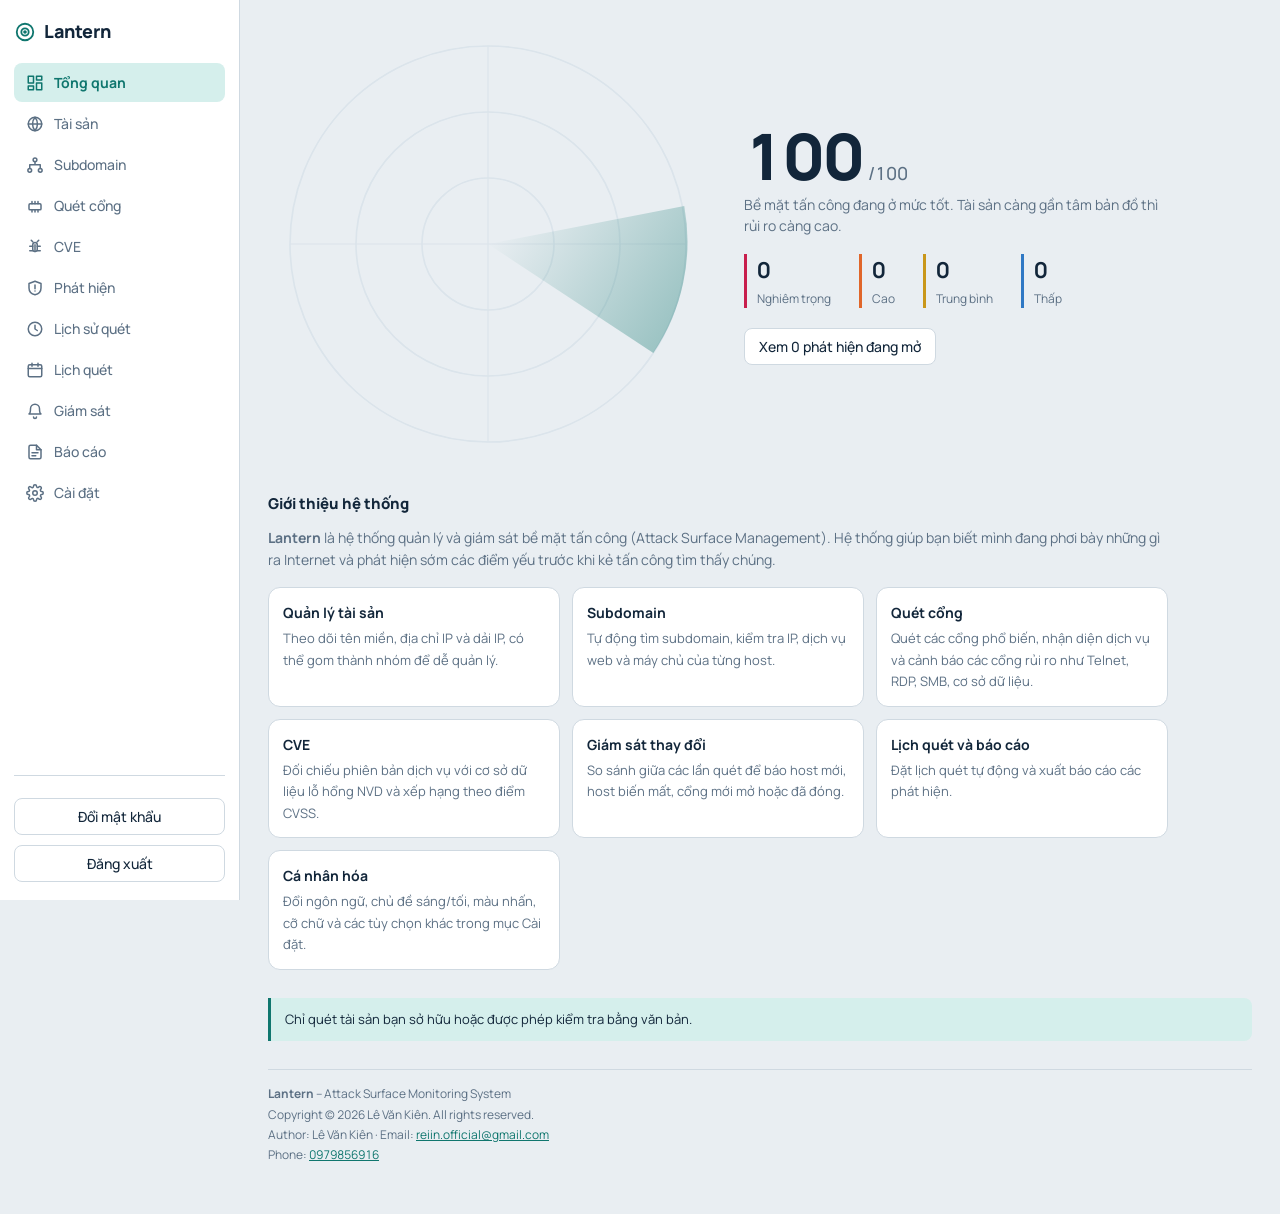
==== commit 879b58cb: "Add files via upload" ====
--- a/pages/index.html
+++ b/pages/index.html
@@ -209,7 +209,7 @@
   <button data-v="rp"><svg viewBox="0 0 24 24" fill="none" stroke="currentColor" stroke-width="2" stroke-linecap="round" stroke-linejoin="round" aria-hidden="true"><path d="M14 3H6a2 2 0 0 0-2 2v14a2 2 0 0 0 2 2h12a2 2 0 0 0 2-2V9z"/><path d="M14 3v6h6M8 13h8M8 17h5"/></svg><span data-i18n="nav.rp">Báo cáo</span></button>
   <button data-v="st"><svg viewBox="0 0 24 24" fill="none" stroke="currentColor" stroke-width="2" stroke-linecap="round" stroke-linejoin="round" aria-hidden="true"><circle cx="12" cy="12" r="3"/><path d="M19.4 15a1.7 1.7 0 0 0 .3 1.8l.1.1a2 2 0 1 1-2.8 2.8l-.1-.1a1.7 1.7 0 0 0-1.8-.3 1.7 1.7 0 0 0-1 1.5V21a2 2 0 1 1-4 0v-.1a1.7 1.7 0 0 0-1.1-1.5 1.7 1.7 0 0 0-1.8.3l-.1.1a2 2 0 1 1-2.8-2.8l.1-.1a1.7 1.7 0 0 0 .3-1.8 1.7 1.7 0 0 0-1.5-1H3a2 2 0 1 1 0-4h.1a1.7 1.7 0 0 0 1.5-1.1 1.7 1.7 0 0 0-.3-1.8l-.1-.1a2 2 0 1 1 2.8-2.8l.1.1a1.7 1.7 0 0 0 1.8.3H9a1.7 1.7 0 0 0 1-1.5V3a2 2 0 1 1 4 0v.1a1.7 1.7 0 0 0 1 1.5 1.7 1.7 0 0 0 1.8-.3l.1-.1a2 2 0 1 1 2.8 2.8l-.1.1a1.7 1.7 0 0 0-.3 1.8V9a1.7 1.7 0 0 0 1.5 1H21a2 2 0 1 1 0 4h-.1a1.7 1.7 0 0 0-1.5 1z"/></svg><span data-i18n="nav.st">Cài đặt</span></button>
  </nav>
- <div class="side-foot"><span id="who" class="who"></span><button class="btn" id="reset" data-i18n="logout">Đăng xuất</button></div>
+ <div class="side-foot"><span id="who" class="who"></span><button class="btn" id="chpw" data-i18n="chpw">Đổi mật khẩu</button><button class="btn" id="reset" data-i18n="logout">Đăng xuất</button></div>
 </aside>
 <main id="m"></main>
 </div>
@@ -265,7 +265,7 @@
  const nav=document.querySelector('.nav');let b=nav.querySelector('[data-v="ad"]');
  if(ME.role==='admin'&&!b){b=document.createElement('button');b.dataset.v='ad';b.innerHTML=ADMIN_ICON+'<span data-i18n="nav.ad"></span>';nav.insertBefore(b,nav.querySelector('[data-v="st"]'))}
  applyStatic()}
-async function loadMe(){try{const r=await fetch('/api/auth/me',{credentials:'same-origin'});if(r.ok){ME=await r.json();renderWho();render()}}catch(e){}}
+async function loadMe(){try{const r=await fetch('/api/auth/me',{credentials:'same-origin'});if(r.ok){ME=await r.json();if(ME.must_change_pw){location.replace('/change-password');return}renderWho();render()}}catch(e){}}
 applyStatic();loadMe();
 const typing=()=>{const e=document.activeElement;return !!(e&&e.closest&&e.closest('main')&&/^(INPUT|SELECT|TEXTAREA)$/.test(e.tagName))};
 function updDot(){const seen=+sessionStorage.getItem('lantern-ev-seen')||0,un=S.events.filter(e=>e.t>seen).length,d=document.getElementById('evdot');if(d)d.hidden=!un||!LP.get('evBadge')}
@@ -623,6 +623,7 @@
  try{await api('/admin/users/'+deleting.id,{method:'DELETE'});cd.close();await loadUsers()}
  catch(err){cerr.textContent=err.message;cerr.classList.add('show');b.disabled=false}};
 document.getElementById('reset').onclick=logout;
+document.getElementById('chpw').onclick=()=>{location.href='/change-password'};
 /* thay đổi cài đặt: áp dụng ngay, giữ nguyên vị trí focus để dùng bàn phím liên tục */
 LP.onChange(k=>{
  const f=document.activeElement,keep=f&&f.dataset&&f.dataset.set?{s:f.dataset.set,v:f.dataset.val,b:f.tagName==='BUTTON'}:null;
